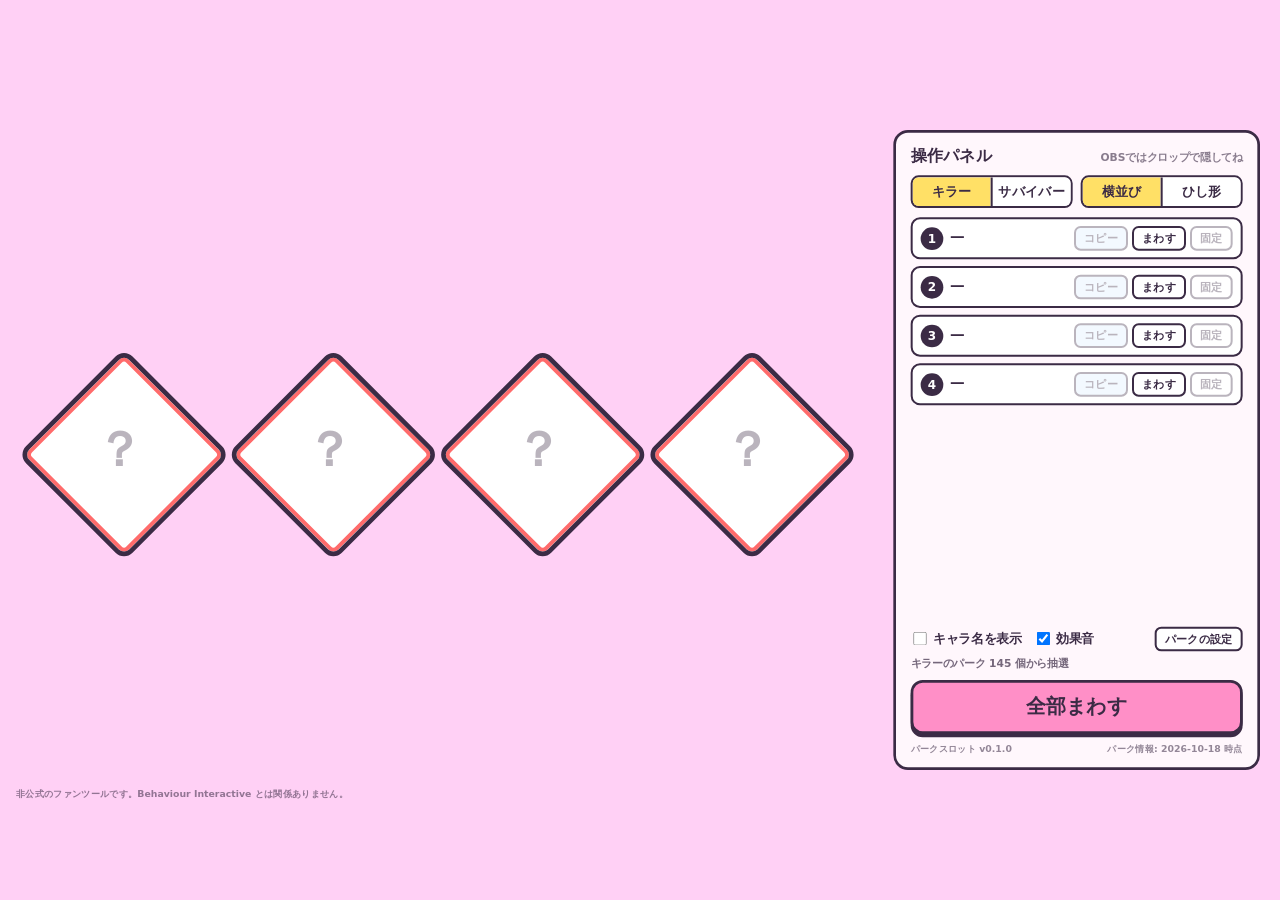
==== tools/dbd-perks/index.html @ b45a0072 "feat(dbd-perks): パークスロットの試作版を足す(0.1.0) ぽこ確認用。docs/requirements/dbd-perks.md のドラフトをもとに、確認事項は仮の既定で作った。" ====
<!doctype html>
<html lang="ja">
<head>
<meta charset="utf-8">
<meta name="viewport" content="width=device-width, initial-scale=1">
<title>パークスロット</title>
<link rel="stylesheet" href="style.css">
</head>
<body>
<div id="stage" class="stage">

  <!-- ===== 配信に映す領域 ===== -->
  <section id="slots" class="slots layout-row" aria-label="パーク">
    <button class="slot" type="button" data-i="0"><span class="slot-in"><span class="slot-name"></span><span class="slot-char"></span></span></button>
    <button class="slot" type="button" data-i="1"><span class="slot-in"><span class="slot-name"></span><span class="slot-char"></span></span></button>
    <button class="slot" type="button" data-i="2"><span class="slot-in"><span class="slot-name"></span><span class="slot-char"></span></span></button>
    <button class="slot" type="button" data-i="3"><span class="slot-in"><span class="slot-name"></span><span class="slot-char"></span></span></button>
  </section>
  <p class="notice">非公式のファンツールです。Behaviour Interactive とは関係ありません。</p>

  <!-- ===== 操作パネル(OBSではクロップで隠す) ===== -->
  <section class="control" aria-label="操作パネル">
    <header class="control-head">
      <span>操作パネル</span>
      <span class="control-note">OBSではクロップで隠してね</span>
    </header>

    <div class="toggles">
      <div class="seg" role="group" aria-label="役割">
        <button type="button" data-role="k">キラー</button>
        <button type="button" data-role="s">サバイバー</button>
      </div>
      <div class="seg" role="group" aria-label="並び">
        <button type="button" data-layout="row">横並び</button>
        <button type="button" data-layout="diamond">ひし形</button>
      </div>
    </div>

    <ol id="rows" class="rows"></ol>

    <div class="options">
      <label><input type="checkbox" id="optChar"> キャラ名を表示</label>
      <label><input type="checkbox" id="optSound"> 効果音</label>
      <button id="poolBtn" class="btn-small" type="button">パークの設定</button>
    </div>
    <p id="poolInfo" class="pool-info"></p>

    <div class="actions">
      <button id="spinBtn" class="btn btn-start" type="button">全部まわす</button>
    </div>

    <footer class="foot">
      <span id="version"></span>
      <span id="dataDate"></span>
    </footer>

    <div id="toast" class="toast" hidden></div>

    <!-- パークの設定(除外)。パネルの中に重ねる(配信に映らないように) -->
    <div id="pool" class="pool" role="dialog" aria-modal="true" aria-labelledby="poolTitle" hidden>
      <div class="pool-head">
        <span id="poolTitle"></span>
        <button id="poolClose" class="btn-small" type="button">閉じる</button>
      </div>
      <input id="poolSearch" class="pool-search" type="search" placeholder="名前・英語名・キャラ名で検索">
      <div class="pool-bulk">
        <span id="poolCount"></span>
        <button id="poolAll" class="btn-small" type="button">表示中を全部入れる</button>
        <button id="poolNone" class="btn-small" type="button">表示中を全部外す</button>
      </div>
      <ul id="poolList" class="pool-list"></ul>
      <p class="pool-hint">チェックを外したパーク(未所持・禁止)は出ません。OBS の「対話」では日本語が打てないので、英語名で探すか通常のブラウザで設定してね</p>
    </div>
  </section>
</div>
<script src="perks-data.js"></script>
<script src="app.js"></script>
</body>
</html>
---- tools/dbd-perks/style.css ----
/* ===== ぽこ様式(共通化するまではツールごとに持つ) ===== */
:root {
  --poko-pink: #ff8fc7;
  --poko-pink-deep: #ff5fae;
  --poko-white: #ffffff;
  --poko-blue: #6cb8ff;
  --poko-red: #ff6b6b;
  --poko-purple: #b98cff;
  --poko-yellow: #ffe066;
  --poko-ink: #3b2b45;
  --poko-preview-bg: #ffd0f5;
  --poko-font: "M PLUS Rounded 1c", "Kosugi Maru", "Hiragino Maru Gothic ProN",
    "BIZ UDPGothic", "Meiryo", system-ui, sans-serif;
  --slot: 300px;      /* ひし形の対角線 */
  --slot-gap: 14px;
}

* { box-sizing: border-box; }

html, body {
  margin: 0;
  width: 100%;
  height: 100%;
  overflow: hidden;
  background: transparent;
}

body.preview { background: var(--poko-preview-bg); }

/* 1920x1080 固定ステージ。app.js がウィンドウに合わせて拡大縮小する */
.stage {
  position: absolute;
  left: 0;
  top: 0;
  width: 1920px;
  height: 1080px;
  transform-origin: 0 0;
  font-family: var(--poko-font);
  font-weight: 800;
  color: var(--poko-ink);
}

[hidden] { display: none !important; }

/* ===== スロット(配信に映す領域: 左 1300px) ===== */
.slots {
  position: absolute;
  left: 0;
  top: 0;
  width: 1300px;
  height: 1080px;
}

.slot {
  position: absolute;
  width: var(--slot);
  height: var(--slot);
  margin: calc(var(--slot) / -2) 0 0 calc(var(--slot) / -2); /* left/top をひし形の中心にする */
  padding: 0;
  border: 0;
  background: none;
  font: inherit;
  color: inherit;
  cursor: pointer;
  transition: left .35s ease, top .35s ease;
}
/* ひし形の枠 = 45° 回した正方形 */
.slot::before {
  content: "";
  position: absolute;
  left: 14.6%;
  top: 14.6%;
  width: 70.7%;
  height: 70.7%;
  border: 7px solid var(--poko-ink);
  border-radius: 18px;
  background: var(--poko-white);
  box-shadow: inset 0 0 0 6px var(--poko-pink);
  transform: rotate(45deg);
}
.slot.k::before { box-shadow: inset 0 0 0 6px var(--poko-red); }
.slot.s::before { box-shadow: inset 0 0 0 6px var(--poko-blue); }
.slot.spinning::before { background: #fff3fa; }
.slot.stopped::before { animation: slot-pop .45s cubic-bezier(.2, 1.6, .4, 1); }
@keyframes slot-pop { 0% { transform: rotate(45deg) scale(.86); } 100% { transform: rotate(45deg) scale(1); } }

.slot-in {
  position: absolute;
  left: 50%;
  top: 50%;
  width: 66%;
  transform: translate(-50%, -50%);
  display: flex;
  flex-direction: column;
  align-items: center;
  gap: 6px;
  text-align: center;
  pointer-events: none;
}
.slot-name {
  line-height: 1.18;
  white-space: nowrap;
  /* ゲーム画面の上でも読めるよう白で縁取る */
  paint-order: stroke fill;
  -webkit-text-stroke: 6px var(--poko-white);
}
.slot-name.empty { font-size: 72px; opacity: .35; }
.slot-char { font-size: 17px; font-weight: 700; opacity: .7; white-space: nowrap; }
.slot-char:empty { display: none; }

/* 横並び */
.layout-row .slot { top: 540px; }
.layout-row .slot[data-i="0"] { left: calc(650px - 1.5 * (var(--slot) + var(--slot-gap))); }
.layout-row .slot[data-i="1"] { left: calc(650px - .5 * (var(--slot) + var(--slot-gap))); }
.layout-row .slot[data-i="2"] { left: calc(650px + .5 * (var(--slot) + var(--slot-gap))); }
.layout-row .slot[data-i="3"] { left: calc(650px + 1.5 * (var(--slot) + var(--slot-gap))); }

/* ひし形(ゲームの装備画面と同じ 上・左・右・下) */
.layout-diamond .slot[data-i="0"] { left: 650px; top: calc(540px - var(--slot) / 2 - var(--slot-gap) / 2); }
.layout-diamond .slot[data-i="1"] { left: calc(650px - var(--slot) / 2 - var(--slot-gap) / 2); top: 540px; }
.layout-diamond .slot[data-i="2"] { left: calc(650px + var(--slot) / 2 + var(--slot-gap) / 2); top: 540px; }
.layout-diamond .slot[data-i="3"] { left: 650px; top: calc(540px + var(--slot) / 2 + var(--slot-gap) / 2); }

.notice {
  position: absolute;
  left: 24px;
  bottom: 14px;
  margin: 0;
  font-size: 14px;
  font-weight: 700;
  opacity: .55;
}

/* ===== 操作パネル ===== */
.control {
  position: absolute;
  left: 1340px;
  top: 60px;
  width: 550px;
  height: 960px;
  display: flex;
  flex-direction: column;
  gap: 14px;
  padding: 18px 22px;
  border: 4px solid var(--poko-ink);
  border-radius: 22px;
  background: #fff7fc;
  font-size: 22px;
}
.control-head { display: flex; justify-content: space-between; align-items: baseline; font-size: 24px; }
.control-note { font-size: 16px; opacity: .6; }

button { font: inherit; color: inherit; cursor: pointer; }

.toggles { display: flex; gap: 12px; }
.seg { display: flex; flex: 1; border: 3px solid var(--poko-ink); border-radius: 12px; overflow: hidden; }
.seg button { flex: 1; padding: 8px 0; border: 0; background: var(--poko-white); font-size: 20px; }
.seg button + button { border-left: 3px solid var(--poko-ink); }
.seg button.on { background: var(--poko-yellow); }

.rows { flex: 1; display: flex; flex-direction: column; gap: 10px; margin: 0; padding: 0; list-style: none; }
.row {
  display: grid;
  grid-template-columns: 34px 1fr auto;
  grid-template-rows: auto auto;
  column-gap: 10px;
  align-items: center;
  padding: 10px 12px;
  border: 3px solid var(--poko-ink);
  border-radius: 14px;
  background: var(--poko-white);
}
.row.locked { background: #fff4c2; }
.row-n {
  grid-row: 1 / 3;
  width: 34px;
  height: 34px;
  border-radius: 50%;
  background: var(--poko-ink);
  color: var(--poko-white);
  font-size: 18px;
  line-height: 34px;
  text-align: center;
}
.row-name { font-size: 22px; overflow: hidden; text-overflow: ellipsis; white-space: nowrap; }
.row-sub { grid-column: 2; font-size: 14px; font-weight: 700; opacity: .6; overflow: hidden; text-overflow: ellipsis; white-space: nowrap; }
.row-btns { grid-column: 3; grid-row: 1 / 3; display: flex; gap: 6px; }

.btn-small {
  padding: 4px 12px;
  border: 3px solid var(--poko-ink);
  border-radius: 10px;
  background: var(--poko-white);
  font-size: 17px;
  white-space: nowrap;
}
.btn-small:disabled { opacity: .35; cursor: default; }
.btn-small.copy { background: #dff0ff; }
.btn-small.on { background: var(--poko-yellow); }

.options { display: flex; flex-wrap: wrap; align-items: center; gap: 8px 18px; font-size: 19px; }
.options input { width: 20px; height: 20px; vertical-align: -3px; }
.options .btn-small { margin-left: auto; }
.pool-info { margin: -6px 0 0; font-size: 16px; font-weight: 700; opacity: .7; }
.pool-info.warn { color: #d43a3a; opacity: 1; }

.actions { display: flex; }
.btn {
  flex: 1;
  padding: 16px 0;
  border: 4px solid var(--poko-ink);
  border-radius: 18px;
  font-size: 30px;
  box-shadow: 0 5px 0 var(--poko-ink);
}
.btn:active { transform: translateY(3px); box-shadow: 0 2px 0 var(--poko-ink); }
.btn:disabled { opacity: .45; cursor: default; }
.btn-start { background: var(--poko-pink); }

.foot { display: flex; justify-content: space-between; font-size: 14px; font-weight: 700; opacity: .55; }

.toast {
  position: absolute;
  left: 50%;
  bottom: 120px;
  transform: translateX(-50%);
  padding: 8px 20px;
  border-radius: 999px;
  background: var(--poko-ink);
  color: var(--poko-white);
  font-size: 18px;
  white-space: nowrap;
}

/* パークの設定 */
.pool {
  position: absolute;
  inset: 0;
  display: flex;
  flex-direction: column;
  gap: 10px;
  padding: 18px 22px;
  border-radius: 18px;
  background: #fff7fc;
}
.pool-head { display: flex; justify-content: space-between; align-items: center; font-size: 24px; }
.pool-search {
  padding: 8px 12px;
  border: 3px solid var(--poko-ink);
  border-radius: 10px;
  font: inherit;
  font-size: 19px;
}
.pool-bulk { display: flex; align-items: center; gap: 8px; font-size: 17px; }
.pool-bulk span { margin-right: auto; white-space: nowrap; }
.pool-bulk .btn-small { padding: 3px 8px; font-size: 15px; }
.pool-list {
  flex: 1;
  min-height: 0;
  margin: 0;
  padding: 4px;
  overflow-y: auto;
  list-style: none;
  border: 3px solid var(--poko-ink);
  border-radius: 12px;
  background: var(--poko-white);
}
.pool-list label { display: flex; min-width: 0; align-items: baseline; gap: 8px; padding: 5px 8px; border-radius: 8px; font-size: 18px; cursor: pointer; }
.pool-list label:hover { background: #fff0f8; }
.pool-list input { width: 18px; height: 18px; flex: none; align-self: center; }
.pool-list .name { flex: none; max-width: 70%; overflow: hidden; text-overflow: ellipsis; white-space: nowrap; }
.pool-list .en { min-width: 0; font-size: 13px; font-weight: 700; opacity: .5; overflow: hidden; text-overflow: ellipsis; white-space: nowrap; }
.pool-list .off { opacity: .45; }
.pool-hint { margin: 0; font-size: 14px; font-weight: 700; opacity: .6; }
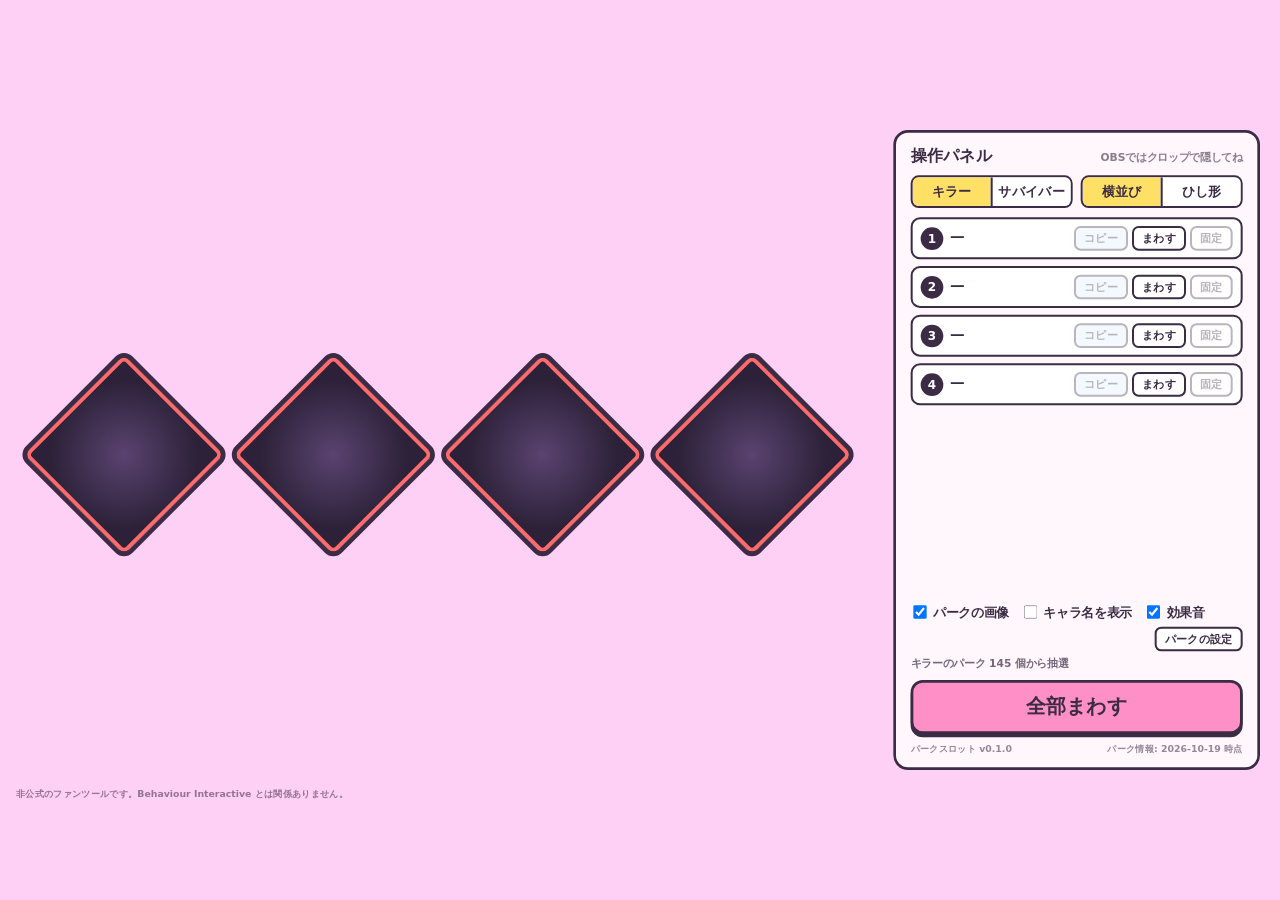
==== commit 1a9b47b2: "feat(dbd-perks): パークの画像(Pages 版のみ)と週次の自動更新 PR を足す - 画像は公式 wiki(wiki.gg)から取得し 128px・256 色で icons/ に置く" ====
--- a/tools/dbd-perks/index.html
+++ b/tools/dbd-perks/index.html
@@ -11,10 +11,10 @@
 
   <!-- ===== 配信に映す領域 ===== -->
   <section id="slots" class="slots layout-row" aria-label="パーク">
-    <button class="slot" type="button" data-i="0"><span class="slot-in"><span class="slot-name"></span><span class="slot-char"></span></span></button>
-    <button class="slot" type="button" data-i="1"><span class="slot-in"><span class="slot-name"></span><span class="slot-char"></span></span></button>
-    <button class="slot" type="button" data-i="2"><span class="slot-in"><span class="slot-name"></span><span class="slot-char"></span></span></button>
-    <button class="slot" type="button" data-i="3"><span class="slot-in"><span class="slot-name"></span><span class="slot-char"></span></span></button>
+    <button class="slot" type="button" data-i="0"><img class="slot-icon" alt="" hidden><span class="slot-in"><span class="slot-name"></span><span class="slot-char"></span></span></button>
+    <button class="slot" type="button" data-i="1"><img class="slot-icon" alt="" hidden><span class="slot-in"><span class="slot-name"></span><span class="slot-char"></span></span></button>
+    <button class="slot" type="button" data-i="2"><img class="slot-icon" alt="" hidden><span class="slot-in"><span class="slot-name"></span><span class="slot-char"></span></span></button>
+    <button class="slot" type="button" data-i="3"><img class="slot-icon" alt="" hidden><span class="slot-in"><span class="slot-name"></span><span class="slot-char"></span></span></button>
   </section>
   <p class="notice">非公式のファンツールです。Behaviour Interactive とは関係ありません。</p>
 
@@ -39,6 +39,7 @@
     <ol id="rows" class="rows"></ol>
 
     <div class="options">
+      <label id="optIconLabel"><input type="checkbox" id="optIcon"> パークの画像</label>
       <label><input type="checkbox" id="optChar"> キャラ名を表示</label>
       <label><input type="checkbox" id="optSound"> 効果音</label>
       <button id="poolBtn" class="btn-small" type="button">パークの設定</button>
--- a/tools/dbd-perks/style.css
+++ b/tools/dbd-perks/style.css
@@ -121,6 +121,30 @@
 .layout-diamond .slot[data-i="2"] { left: calc(650px + var(--slot) / 2 + var(--slot-gap) / 2); top: 540px; }
 .layout-diamond .slot[data-i="3"] { left: 650px; top: calc(540px + var(--slot) / 2 + var(--slot-gap) / 2); }
 
+/* パークの画像あり(GitHub Pages 版): 画像をひし形の中に、名前をひし形の外に出す */
+.slot-icon {
+  position: absolute;
+  left: 13%;
+  top: 13%;
+  width: 74%;
+  height: 74%;
+  object-fit: contain;
+  pointer-events: none;
+  filter: drop-shadow(0 2px 0 rgba(59, 43, 69, .35));
+}
+/* パークの画像は白い線画なので、ゲームと同じく濃い地に置く */
+.icons .slot::before { background: radial-gradient(circle, #5a4370 0%, #2c2138 75%); }
+.icons .slot.spinning::before { background: radial-gradient(circle, #5a4370 0%, #2c2138 75%); }
+.icons .slot-in { width: 300px; gap: 2px; }
+.icons .slot-name.empty { display: none; }
+/* 横並び: 名前はひし形の下 */
+.layout-row.icons .slot-in { top: calc(100% + 4px); transform: translate(-50%, 0); }
+/* ひし形: 上の枠は上、下の枠は下、左右の枠はそれぞれ外側 */
+.layout-diamond.icons .slot[data-i="0"] .slot-in { top: auto; bottom: calc(100% + 4px); transform: translate(-50%, 0); }
+.layout-diamond.icons .slot[data-i="3"] .slot-in { top: calc(100% + 4px); transform: translate(-50%, 0); }
+.layout-diamond.icons .slot[data-i="1"] .slot-in { left: auto; right: calc(100% - 6px); align-items: flex-end; text-align: right; transform: translate(0, -50%); }
+.layout-diamond.icons .slot[data-i="2"] .slot-in { left: calc(100% - 6px); align-items: flex-start; text-align: left; transform: translate(0, -50%); }
+
 .notice {
   position: absolute;
   left: 24px;
@@ -201,6 +225,7 @@
 .options { display: flex; flex-wrap: wrap; align-items: center; gap: 8px 18px; font-size: 19px; }
 .options input { width: 20px; height: 20px; vertical-align: -3px; }
 .options .btn-small { margin-left: auto; }
+.options label.off { opacity: .4; }
 .pool-info { margin: -6px 0 0; font-size: 16px; font-weight: 700; opacity: .7; }
 .pool-info.warn { color: #d43a3a; opacity: 1; }
 
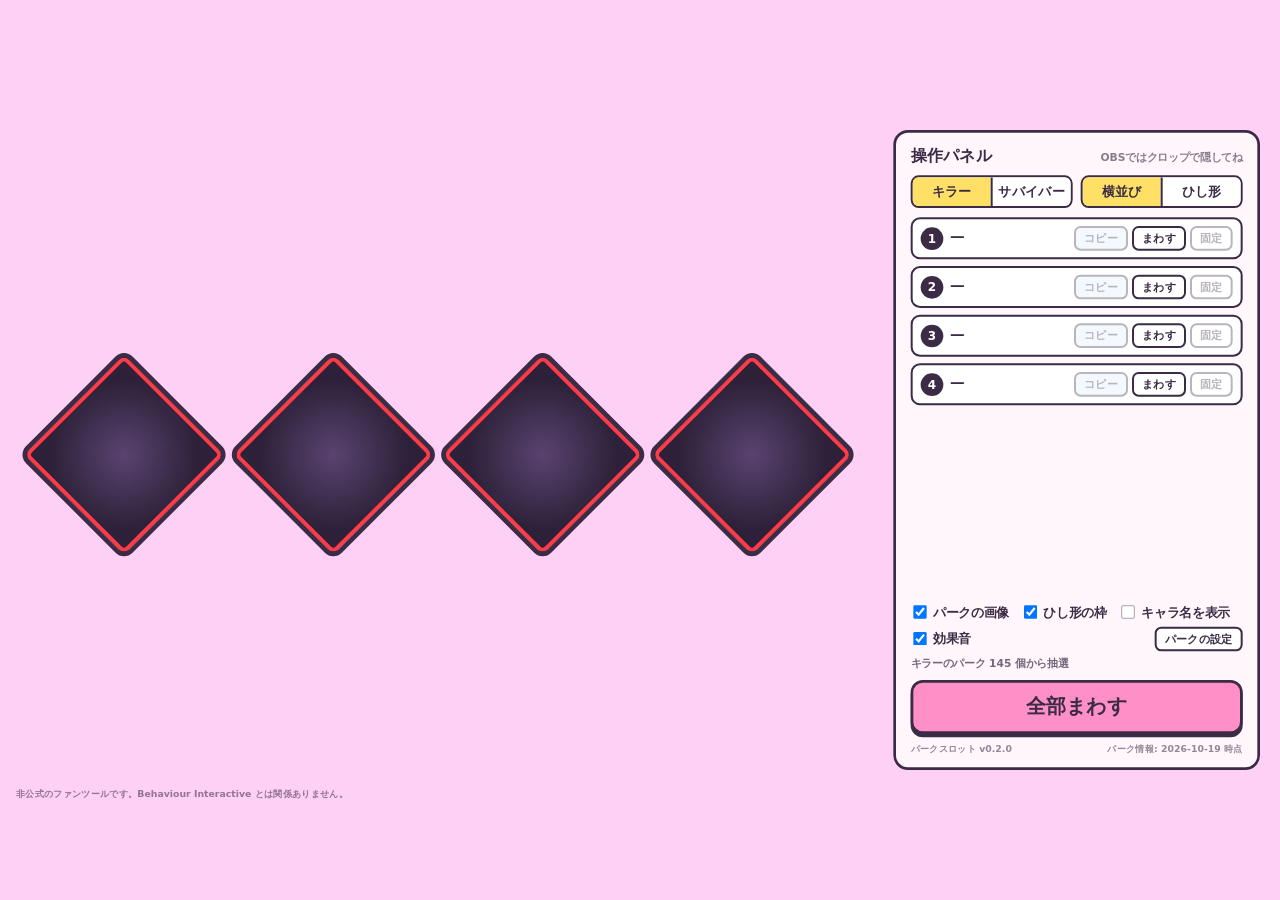
==== commit bbc09a27: "feat(dbd-perks): 時期での絞り込み・抽選対象のプリセット・枠の表示切替を足す(0.2.0) - パークの設定: 時期(DLC)の範囲で絞り込み、DLC ごとにまとめて一括切り替え(一部" ====
--- a/tools/dbd-perks/index.html
+++ b/tools/dbd-perks/index.html
@@ -40,6 +40,7 @@
 
     <div class="options">
       <label id="optIconLabel"><input type="checkbox" id="optIcon"> パークの画像</label>
+      <label><input type="checkbox" id="optFrame"> ひし形の枠</label>
       <label><input type="checkbox" id="optChar"> キャラ名を表示</label>
       <label><input type="checkbox" id="optSound"> 効果音</label>
       <button id="poolBtn" class="btn-small" type="button">パークの設定</button>
@@ -63,6 +64,25 @@
         <span id="poolTitle"></span>
         <button id="poolClose" class="btn-small" type="button">閉じる</button>
       </div>
+      <div class="preset">
+        <div class="preset-row">
+          <span class="preset-label">プリセット</span>
+          <select id="presetSel" class="preset-sel"></select>
+          <button id="presetLoad" class="btn-small" type="button">呼び出す</button>
+          <button id="presetDel" class="btn-small" type="button">削除</button>
+        </div>
+        <div class="preset-row">
+          <input id="presetName" class="preset-name" type="text" maxlength="20" placeholder="名前(空なら「プリセット1」…)">
+          <button id="presetSave" class="btn-small" type="button">今の設定を保存</button>
+        </div>
+        <p id="presetNow" class="preset-now"></p>
+      </div>
+      <div class="pool-filter">
+        <span>時期</span>
+        <select id="dlcFrom"></select>
+        <span>〜</span>
+        <select id="dlcTo"></select>
+      </div>
       <input id="poolSearch" class="pool-search" type="search" placeholder="名前・英語名・キャラ名で検索">
       <div class="pool-bulk">
         <span id="poolCount"></span>
@@ -70,7 +90,7 @@
         <button id="poolNone" class="btn-small" type="button">表示中を全部外す</button>
       </div>
       <ul id="poolList" class="pool-list"></ul>
-      <p class="pool-hint">チェックを外したパーク(未所持・禁止)は出ません。OBS の「対話」では日本語が打てないので、英語名で探すか通常のブラウザで設定してね</p>
+      <p class="pool-hint">チェックを外したパーク(未所持・禁止)は出ません。DLC の行のチェックでまとめて切り替え。OBS の「対話」では日本語が打てないので、英語名で探すか通常のブラウザで設定してね</p>
     </div>
   </section>
 </div>
--- a/tools/dbd-perks/style.css
+++ b/tools/dbd-perks/style.css
@@ -11,6 +11,7 @@
   --poko-preview-bg: #ffd0f5;
   --poko-font: "M PLUS Rounded 1c", "Kosugi Maru", "Hiragino Maru Gothic ProN",
     "BIZ UDPGothic", "Meiryo", system-ui, sans-serif;
+  --killer-red: #ff3b47;  /* キラーの枠。--poko-red(#ff6b6b)はくすんで見えた(2026-10-19 ぶらんち) */
   --slot: 300px;      /* ひし形の対角線 */
   --slot-gap: 14px;
 }
@@ -78,7 +79,7 @@
   box-shadow: inset 0 0 0 6px var(--poko-pink);
   transform: rotate(45deg);
 }
-.slot.k::before { box-shadow: inset 0 0 0 6px var(--poko-red); }
+.slot.k::before { box-shadow: inset 0 0 0 6px var(--killer-red); }
 .slot.s::before { box-shadow: inset 0 0 0 6px var(--poko-blue); }
 .slot.spinning::before { background: #fff3fa; }
 .slot.stopped::before { animation: slot-pop .45s cubic-bezier(.2, 1.6, .4, 1); }
@@ -142,8 +143,14 @@
 /* ひし形: 上の枠は上、下の枠は下、左右の枠はそれぞれ外側 */
 .layout-diamond.icons .slot[data-i="0"] .slot-in { top: auto; bottom: calc(100% + 4px); transform: translate(-50%, 0); }
 .layout-diamond.icons .slot[data-i="3"] .slot-in { top: calc(100% + 4px); transform: translate(-50%, 0); }
-.layout-diamond.icons .slot[data-i="1"] .slot-in { left: auto; right: calc(100% - 6px); align-items: flex-end; text-align: right; transform: translate(0, -50%); }
-.layout-diamond.icons .slot[data-i="2"] .slot-in { left: calc(100% - 6px); align-items: flex-start; text-align: left; transform: translate(0, -50%); }
+/* 左右は名前の高さの分だけひし形の斜辺が広がるので、先端から離す(先端に寄せると文字が枠に重なった) */
+.layout-diamond.icons .slot[data-i="1"] .slot-in { left: auto; right: calc(100% + 14px); align-items: flex-end; text-align: right; transform: translate(0, -50%); }
+.layout-diamond.icons .slot[data-i="2"] .slot-in { left: calc(100% + 14px); align-items: flex-start; text-align: left; transform: translate(0, -50%); }
+
+/* ひし形の枠を出さない(画像だけ / 名前だけ) */
+.no-frame .slot::before { display: none; }
+/* 枠がないと白い線画が明るい画面に溶けるので、影を濃くする */
+.no-frame .slot-icon { filter: drop-shadow(0 0 2px rgba(20, 12, 28, .9)) drop-shadow(0 0 6px rgba(20, 12, 28, .6)); }
 
 .notice {
   position: absolute;
@@ -269,6 +276,23 @@
   background: #fff7fc;
 }
 .pool-head { display: flex; justify-content: space-between; align-items: center; font-size: 24px; }
+.preset { display: flex; flex-direction: column; gap: 6px; padding: 10px 12px; border: 3px solid var(--poko-ink); border-radius: 12px; background: var(--poko-white); }
+.preset-row { display: flex; align-items: center; gap: 6px; }
+.preset-label { flex: none; font-size: 17px; }
+.preset-sel, .preset-name, .pool-filter select {
+  flex: 1;
+  min-width: 0;
+  padding: 4px 8px;
+  border: 3px solid var(--poko-ink);
+  border-radius: 10px;
+  background: var(--poko-white);
+  font: inherit;
+  font-size: 16px;
+}
+.preset-now { margin: 0; font-size: 14px; font-weight: 700; opacity: .65; }
+.preset-now:empty { display: none; }
+.pool-filter { display: flex; align-items: center; gap: 6px; font-size: 17px; }
+.pool-filter span { flex: none; }
 .pool-search {
   padding: 8px 12px;
   border: 3px solid var(--poko-ink);
@@ -296,4 +320,9 @@
 .pool-list .name { flex: none; max-width: 70%; overflow: hidden; text-overflow: ellipsis; white-space: nowrap; }
 .pool-list .en { min-width: 0; font-size: 13px; font-weight: 700; opacity: .5; overflow: hidden; text-overflow: ellipsis; white-space: nowrap; }
 .pool-list .off { opacity: .45; }
+.pool-list .grp { position: sticky; top: -4px; z-index: 1; margin-top: 4px; border-radius: 8px; background: #ffe3f1; }
+.pool-list .grp label { font-size: 17px; }
+.pool-list .grp .name { max-width: 75%; }
+.pool-list .grp .en { margin-left: auto; opacity: .7; }
+.pool-list .empty { padding: 12px; font-size: 17px; opacity: .6; }
 .pool-hint { margin: 0; font-size: 14px; font-weight: 700; opacity: .6; }
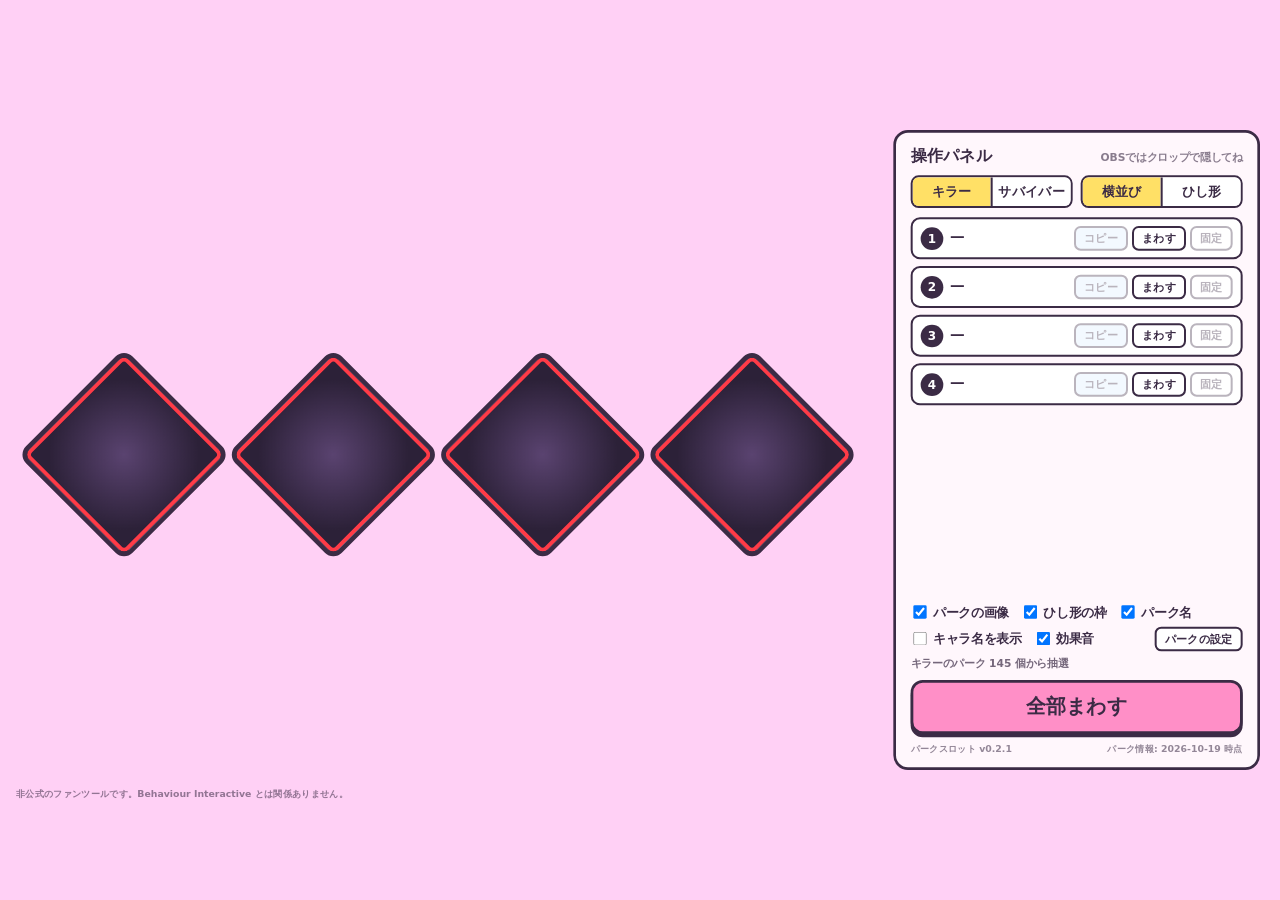
==== commit 6d167200: "feat(dbd-perks): パーク名の表示 / 非表示を切り替えられるようにする(0.2.1) 画像を出しているときだけ切り替えられる(画像なしで消すと何も映らないので、そのときはチェックを押せ" ====
--- a/tools/dbd-perks/index.html
+++ b/tools/dbd-perks/index.html
@@ -41,6 +41,7 @@
     <div class="options">
       <label id="optIconLabel"><input type="checkbox" id="optIcon"> パークの画像</label>
       <label><input type="checkbox" id="optFrame"> ひし形の枠</label>
+      <label id="optNameLabel"><input type="checkbox" id="optName"> パーク名</label>
       <label><input type="checkbox" id="optChar"> キャラ名を表示</label>
       <label><input type="checkbox" id="optSound"> 効果音</label>
       <button id="poolBtn" class="btn-small" type="button">パークの設定</button>
--- a/tools/dbd-perks/style.css
+++ b/tools/dbd-perks/style.css
@@ -147,6 +147,9 @@
 .layout-diamond.icons .slot[data-i="1"] .slot-in { left: auto; right: calc(100% + 14px); align-items: flex-end; text-align: right; transform: translate(0, -50%); }
 .layout-diamond.icons .slot[data-i="2"] .slot-in { left: calc(100% + 14px); align-items: flex-start; text-align: left; transform: translate(0, -50%); }
 
+/* パーク名(とキャラ名)を出さない。画像を出しているときだけ */
+.no-name .slot-in { display: none; }
+
 /* ひし形の枠を出さない(画像だけ / 名前だけ) */
 .no-frame .slot::before { display: none; }
 /* 枠がないと白い線画が明るい画面に溶けるので、影を濃くする */
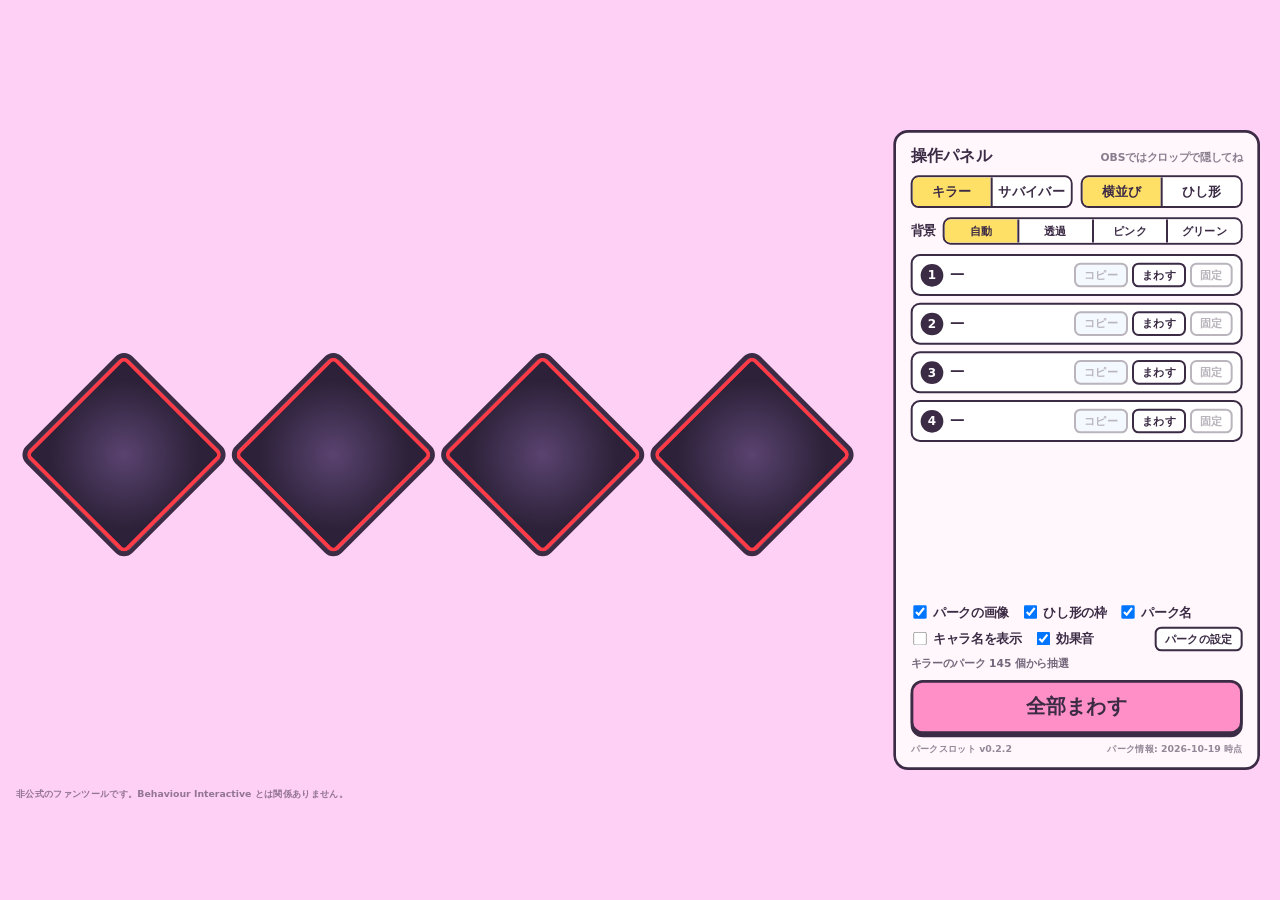
==== commit ddcb9d66: "feat(dbd-perks): 背景をパネルで選べるようにする(0.2.2) 自動(OBS の中では透過、ブラウザではピンク)/ 透過 / ピンク / グリーン(クロマキー用)。 URL で ?bg" ====
--- a/tools/dbd-perks/index.html
+++ b/tools/dbd-perks/index.html
@@ -33,6 +33,15 @@
       <div class="seg" role="group" aria-label="並び">
         <button type="button" data-layout="row">横並び</button>
         <button type="button" data-layout="diamond">ひし形</button>
+      </div>
+    </div>
+    <div class="bg-row">
+      <span class="bg-label">背景</span>
+      <div class="seg" role="radiogroup" aria-label="背景">
+        <button type="button" data-bg="auto" title="OBS の中では透過、ブラウザではピンク">自動</button>
+        <button type="button" data-bg="transparent">透過</button>
+        <button type="button" data-bg="pink">ピンク</button>
+        <button type="button" data-bg="green" title="透過できない配信ソフト用(クロマキーで抜く)">グリーン</button>
       </div>
     </div>
 
--- a/tools/dbd-perks/style.css
+++ b/tools/dbd-perks/style.css
@@ -27,6 +27,7 @@
 }
 
 body.preview { background: var(--poko-preview-bg); }
+body.green { background: #00ff00; }  /* クロマキー用 */
 
 /* 1920x1080 固定ステージ。app.js がウィンドウに合わせて拡大縮小する */
 .stage {
@@ -191,6 +192,9 @@
 .seg button { flex: 1; padding: 8px 0; border: 0; background: var(--poko-white); font-size: 20px; }
 .seg button + button { border-left: 3px solid var(--poko-ink); }
 .seg button.on { background: var(--poko-yellow); }
+.bg-row { display: flex; align-items: center; gap: 10px; }
+.bg-label { flex: none; font-size: 19px; }
+.bg-row .seg button { padding: 6px 0; font-size: 17px; }
 
 .rows { flex: 1; display: flex; flex-direction: column; gap: 10px; margin: 0; padding: 0; list-style: none; }
 .row {
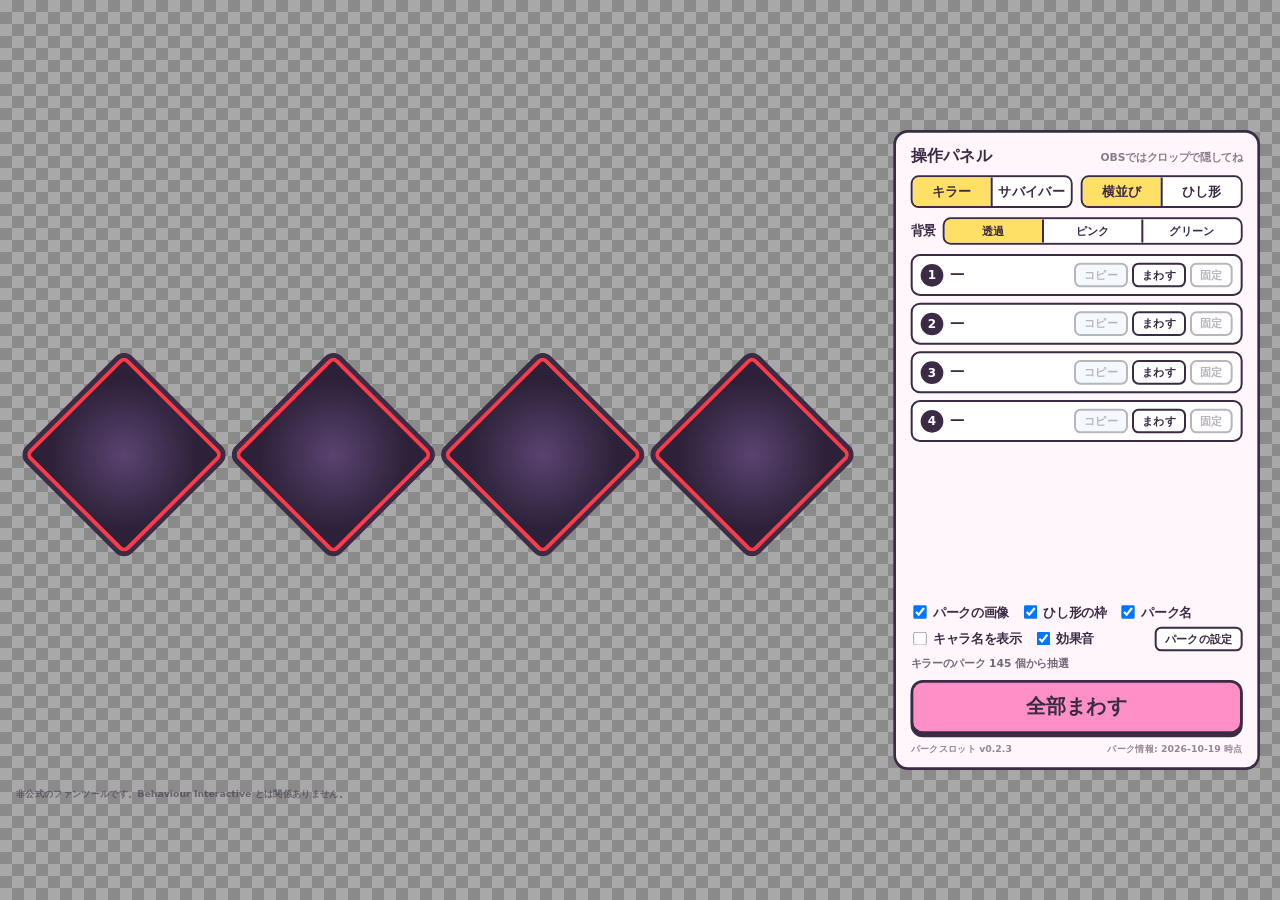
==== commit 1327246c: "fix(dbd-perks): 背景の透過をブラウザでは市松模様で見せる(0.2.3) tracker / deco-poko と同じく、透明な部分はブラウザで市松模様にする(0.2.2 はピンクにし" ====
--- a/tools/dbd-perks/index.html
+++ b/tools/dbd-perks/index.html
@@ -38,8 +38,7 @@
     <div class="bg-row">
       <span class="bg-label">背景</span>
       <div class="seg" role="radiogroup" aria-label="背景">
-        <button type="button" data-bg="auto" title="OBS の中では透過、ブラウザではピンク">自動</button>
-        <button type="button" data-bg="transparent">透過</button>
+        <button type="button" data-bg="transparent" title="OBS の中では透明。ブラウザでは透明な部分を市松模様で見せる">透過</button>
         <button type="button" data-bg="pink">ピンク</button>
         <button type="button" data-bg="green" title="透過できない配信ソフト用(クロマキーで抜く)">グリーン</button>
       </div>
--- a/tools/dbd-perks/style.css
+++ b/tools/dbd-perks/style.css
@@ -27,6 +27,8 @@
 }
 
 body.preview { background: var(--poko-preview-bg); }
+/* 透過のプレビュー(ブラウザで開いたとき)。tracker / deco-poko と同じ市松模様 */
+body.checker { background: repeating-conic-gradient(#8a8a8a 0 25%, #a8a8a8 0 50%) 0 0 / 24px 24px; }
 body.green { background: #00ff00; }  /* クロマキー用 */
 
 /* 1920x1080 固定ステージ。app.js がウィンドウに合わせて拡大縮小する */
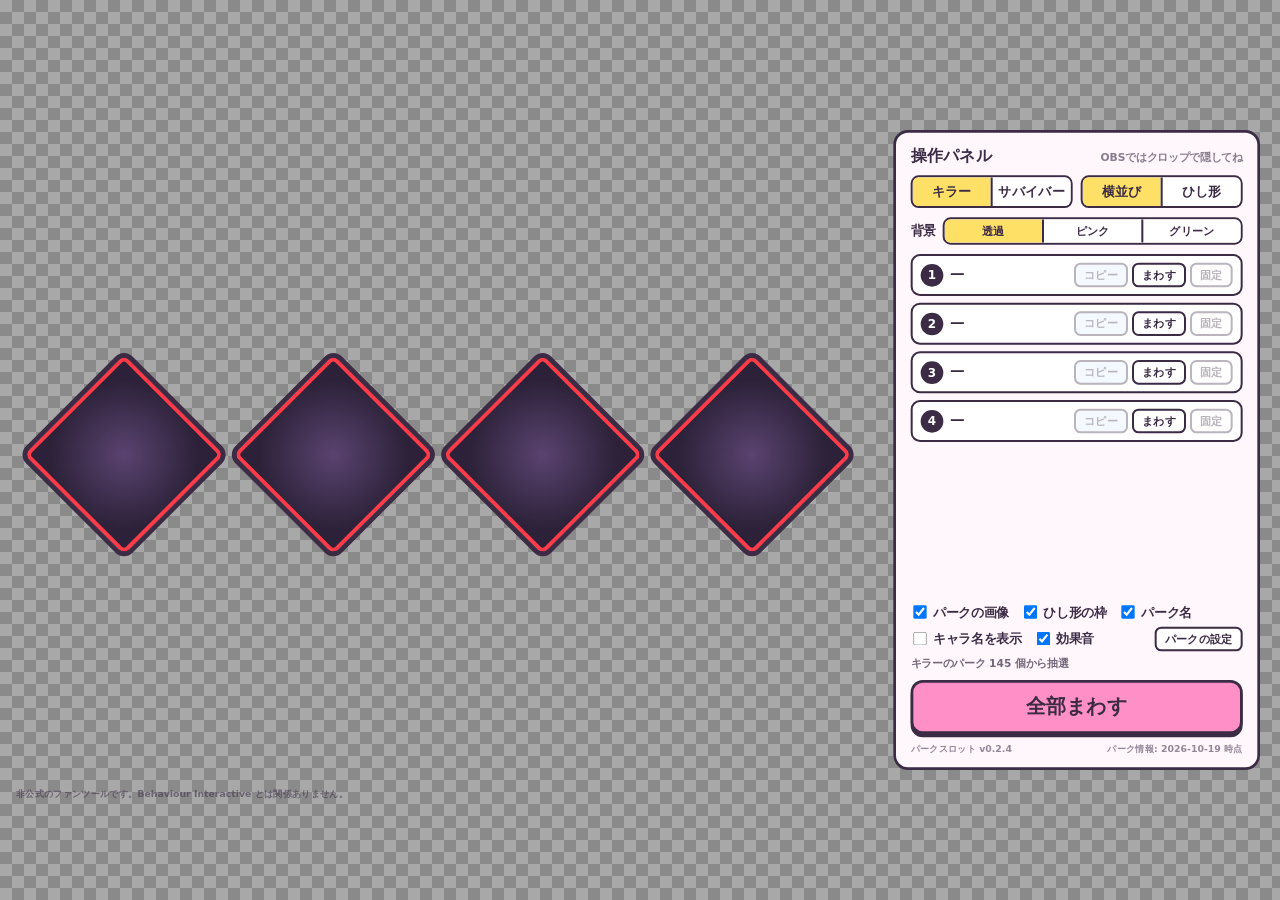
==== commit 623b527d: "feat(dbd-perks): パークの設定を DLC ごとのツリーにし、時期を「全期間 / 期間を指定」にする(0.2.4) - 一覧を DLC ごとに開く / 閉じるツリーに(最初は全部閉じる、" ====
--- a/tools/dbd-perks/index.html
+++ b/tools/dbd-perks/index.html
@@ -88,18 +88,28 @@
       </div>
       <div class="pool-filter">
         <span>時期</span>
-        <select id="dlcFrom"></select>
+        <div class="seg" role="radiogroup" aria-label="時期">
+          <button type="button" data-range="all">全期間</button>
+          <button type="button" data-range="some">期間を指定</button>
+        </div>
+      </div>
+      <div id="rangeRow" class="pool-filter range-row" hidden>
+        <select id="dlcFrom" aria-label="この DLC から"></select>
         <span>〜</span>
-        <select id="dlcTo"></select>
+        <select id="dlcTo" aria-label="この DLC まで"></select>
       </div>
       <input id="poolSearch" class="pool-search" type="search" placeholder="名前・英語名・キャラ名で検索">
       <div class="pool-bulk">
         <span id="poolCount"></span>
-        <button id="poolAll" class="btn-small" type="button">表示中を全部入れる</button>
-        <button id="poolNone" class="btn-small" type="button">表示中を全部外す</button>
+        <button id="poolAll" class="btn-small" type="button">この条件で全部入れる</button>
+        <button id="poolNone" class="btn-small" type="button">全部外す</button>
+      </div>
+      <div class="pool-tree">
+        <span id="rangeInfo" class="range-info"></span>
+        <button id="treeToggle" class="btn-small" type="button">すべて開く</button>
       </div>
       <ul id="poolList" class="pool-list"></ul>
-      <p class="pool-hint">チェックを外したパーク(未所持・禁止)は出ません。DLC の行のチェックでまとめて切り替え。OBS の「対話」では日本語が打てないので、英語名で探すか通常のブラウザで設定してね</p>
+      <p class="pool-hint">チェックを外したパーク(未所持・禁止)は出ません。DLC の行の ▶ で開く / 閉じる、チェックでまとめて切り替え。OBS の「対話」では日本語が打てないので、英語名で探すか通常のブラウザで設定してね</p>
     </div>
   </section>
 </div>
--- a/tools/dbd-perks/style.css
+++ b/tools/dbd-perks/style.css
@@ -302,6 +302,10 @@
 .preset-now:empty { display: none; }
 .pool-filter { display: flex; align-items: center; gap: 6px; font-size: 17px; }
 .pool-filter span { flex: none; }
+.pool-filter .seg { flex: 1; }
+.pool-filter .seg button { padding: 5px 0; font-size: 16px; }
+.pool-tree { display: flex; align-items: center; gap: 8px; margin: -4px 0; }
+.range-info { flex: 1; min-width: 0; font-size: 14px; font-weight: 700; opacity: .65; overflow: hidden; text-overflow: ellipsis; white-space: nowrap; }
 .pool-search {
   padding: 8px 12px;
   border: 3px solid var(--poko-ink);
@@ -329,9 +333,25 @@
 .pool-list .name { flex: none; max-width: 70%; overflow: hidden; text-overflow: ellipsis; white-space: nowrap; }
 .pool-list .en { min-width: 0; font-size: 13px; font-weight: 700; opacity: .5; overflow: hidden; text-overflow: ellipsis; white-space: nowrap; }
 .pool-list .off { opacity: .45; }
-.pool-list .grp { position: sticky; top: -4px; z-index: 1; margin-top: 4px; border-radius: 8px; background: #ffe3f1; }
-.pool-list .grp label { font-size: 17px; }
-.pool-list .grp .name { max-width: 75%; }
-.pool-list .grp .en { margin-left: auto; opacity: .7; }
+/* DLC の見出し(ツリーの枝)。開いている間は上に貼り付く */
+.pool-list .grp {
+  display: flex;
+  align-items: center;
+  gap: 6px;
+  margin-top: 4px;
+  padding: 4px 8px 4px 2px;
+  border-radius: 8px;
+  background: #ffe3f1;
+  font-size: 17px;
+}
+.pool-list .grp.open { position: sticky; top: -4px; z-index: 1; }
+.pool-list .grp.off { opacity: .55; }
+.pool-list .grp .name { flex: 1; min-width: 0; overflow: hidden; text-overflow: ellipsis; white-space: nowrap; cursor: pointer; }
+.pool-list .grp .en { flex: none; opacity: .7; }
+.pool-list .grp input { width: 18px; height: 18px; flex: none; }
+.twisty { flex: none; width: 28px; height: 28px; padding: 0; border: 0; border-radius: 6px; background: none; font-size: 14px; }
+.twisty:hover { background: #ffc9e4; }
+/* パークの行は見出しの下に字下げ */
+.pool-list .child label { padding-left: 42px; }
 .pool-list .empty { padding: 12px; font-size: 17px; opacity: .6; }
 .pool-hint { margin: 0; font-size: 14px; font-weight: 700; opacity: .6; }
